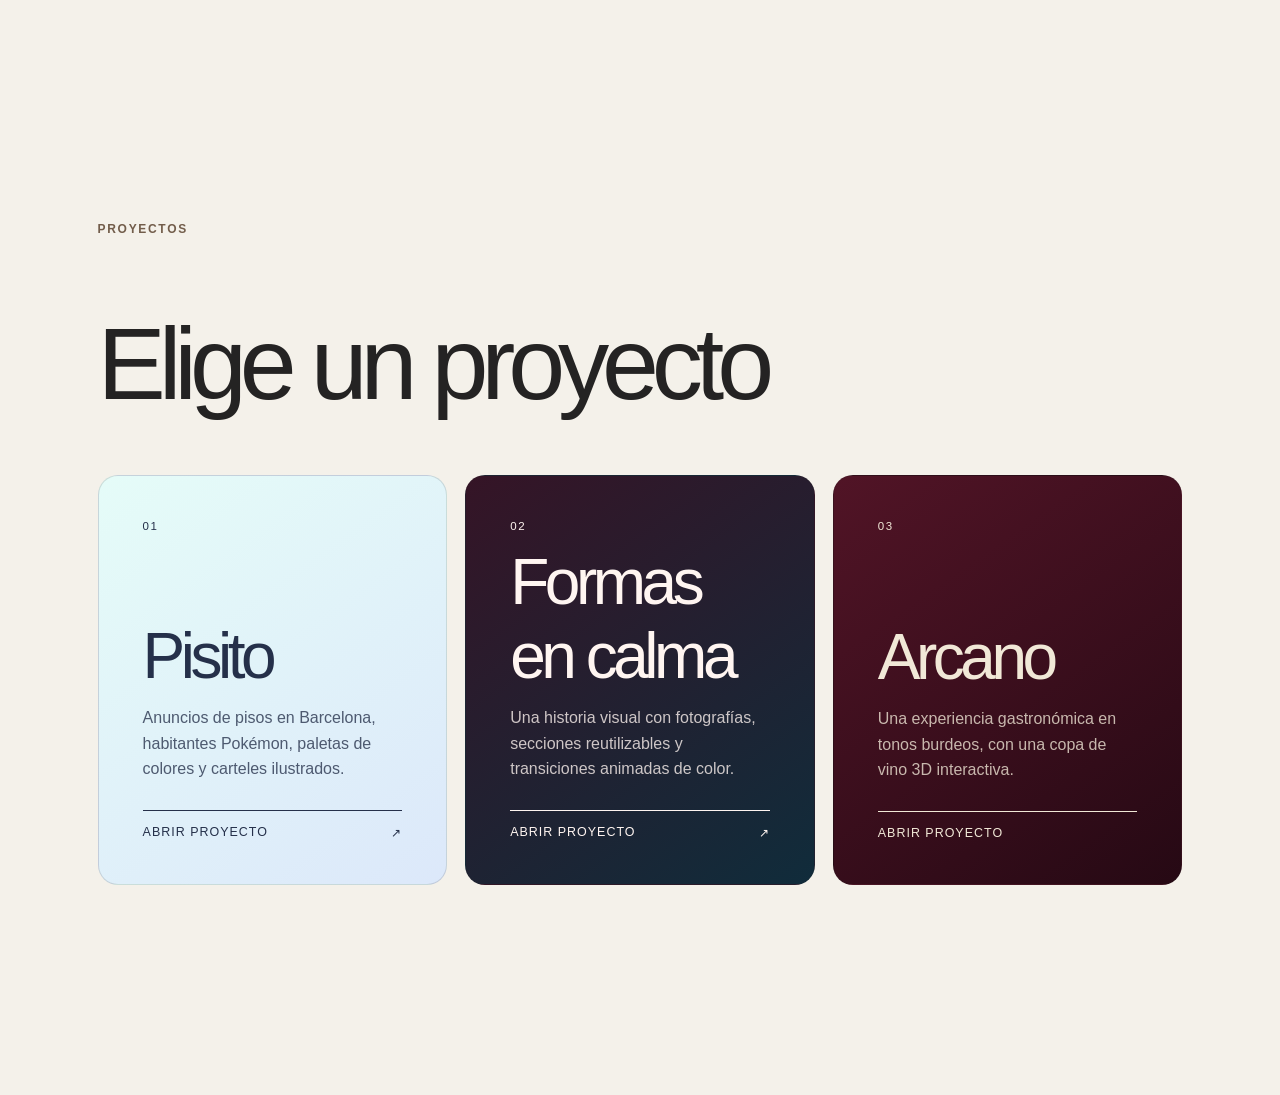
==== index.html @ bb910751 "Add Arcano restaurant concept with interactive Three.js wine glass" ====
<!doctype html>
<html lang="es">
  <head>
    <meta charset="UTF-8" />
    <meta name="viewport" content="width=device-width, initial-scale=1.0" />
    <meta name="theme-color" content="#f4f1ea" />
    <title>Proyectos</title>
    <link rel="stylesheet" href="shared/css/home.css" />
  </head>
  <body>
    <main class="project-index">
      <p class="eyebrow">Proyectos</p>
      <h1>Elige un proyecto</h1>
      <div class="project-list">
        <a class="project-card project-pisito" href="projects/pisito/index.html">
          <span class="project-number">01</span>
          <span class="project-name">Pisito</span>
          <span class="project-description">
            Anuncios de pisos en Barcelona, habitantes Pokémon, paletas de colores y carteles
            ilustrados.
          </span>
          <span class="project-link">Abrir proyecto <span aria-hidden="true">↗</span></span>
        </a>
        <a class="project-card project-still-forms" href="projects/still-forms/index.html">
          <span class="project-number">02</span>
          <span class="project-name">Formas en calma</span>
          <span class="project-description">
            Una historia visual con fotografías, secciones reutilizables y transiciones animadas
            de color.
          </span>
          <span class="project-link">Abrir proyecto <span aria-hidden="true">↗</span></span>
        </a>
        <a class="project-card project-arcano" href="projects/arcano/index.html">
          <span class="project-number">03</span>
          <span class="project-name">Arcano</span>
          <span class="project-description">Una experiencia gastronómica en tonos burdeos, con una copa de vino 3D interactiva.</span>
          <span class="project-link">Abrir proyecto</span>
        </a>
      </div>
    </main>
  </body>
</html>
---- shared/css/home.css ----
@import url("./reset.css");

:root {
  color-scheme: light;
  font-family: "Helvetica Neue", Helvetica, Arial, sans-serif;
  color: #242323;
  background: #f4f1ea;
  font-synthesis: none;
  text-rendering: optimizeLegibility;
}

body {
  display: grid;
  min-height: 100svh;
  padding: clamp(24px, 7vw, 100px);
  place-items: center;
}

.project-index {
  width: min(100%, 1100px);
}

.eyebrow {
  margin-bottom: 16px;
  color: #725d4b;
  font-size: 0.75rem;
  font-weight: 600;
  letter-spacing: 0.14em;
  text-transform: uppercase;
}

h1 {
  margin-bottom: clamp(28px, 5vw, 52px);
  font-size: clamp(2.8rem, 8vw, 6.5rem);
  font-weight: 400;
  letter-spacing: -0.07em;
}

.project-list {
  display: grid;
  grid-template-columns: repeat(auto-fit, minmax(min(100%, 290px), 1fr));
  gap: 18px;
}

.project-card {
  display: flex;
  min-height: 320px;
  padding: clamp(24px, 4vw, 44px);
  flex-direction: column;
  align-items: flex-start;
  border: 1px solid rgb(36 35 35 / 14%);
  border-radius: 20px;
  text-decoration: none;
  transition: transform 180ms ease, box-shadow 180ms ease;
}

.project-card:hover,
.project-card:focus-visible {
  transform: translateY(-5px);
  box-shadow: 0 18px 40px rgb(36 35 35 / 12%);
}

.project-card:focus-visible {
  outline: 3px solid #333;
  outline-offset: 4px;
}

.project-pisito {
  color: #25304a;
  background: linear-gradient(145deg, #e5fcf8, #dce8fa);
}

.project-still-forms {
  color: #fff5f1;
  background: linear-gradient(145deg, #351426, #102c3b);
}

.project-number {
  font-size: 0.72rem;
  letter-spacing: 0.14em;
}

.project-name {
  margin-top: auto;
  font-size: clamp(2.3rem, 5vw, 4.5rem);
  letter-spacing: -0.07em;
}

.project-description {
  max-width: 34rem;
  margin-top: 12px;
  line-height: 1.6;
  opacity: 0.78;
}

.project-link {
  display: flex;
  width: 100%;
  margin-top: 28px;
  padding-top: 14px;
  align-items: center;
  justify-content: space-between;
  border-top: 1px solid currentColor;
  font-size: 0.78rem;
  letter-spacing: 0.08em;
  text-transform: uppercase;
}

@media (max-width: 640px) {
  .project-list {
    grid-template-columns: 1fr;
  }

  .project-card {
    min-height: 260px;
  }
}

@media (prefers-reduced-motion: reduce) {
  *,
  *::before,
  *::after {
    transition-duration: 0.01ms !important;
  }
}

.project-arcano { color: #f1e8d7; background: linear-gradient(145deg, #511426, #260914); }
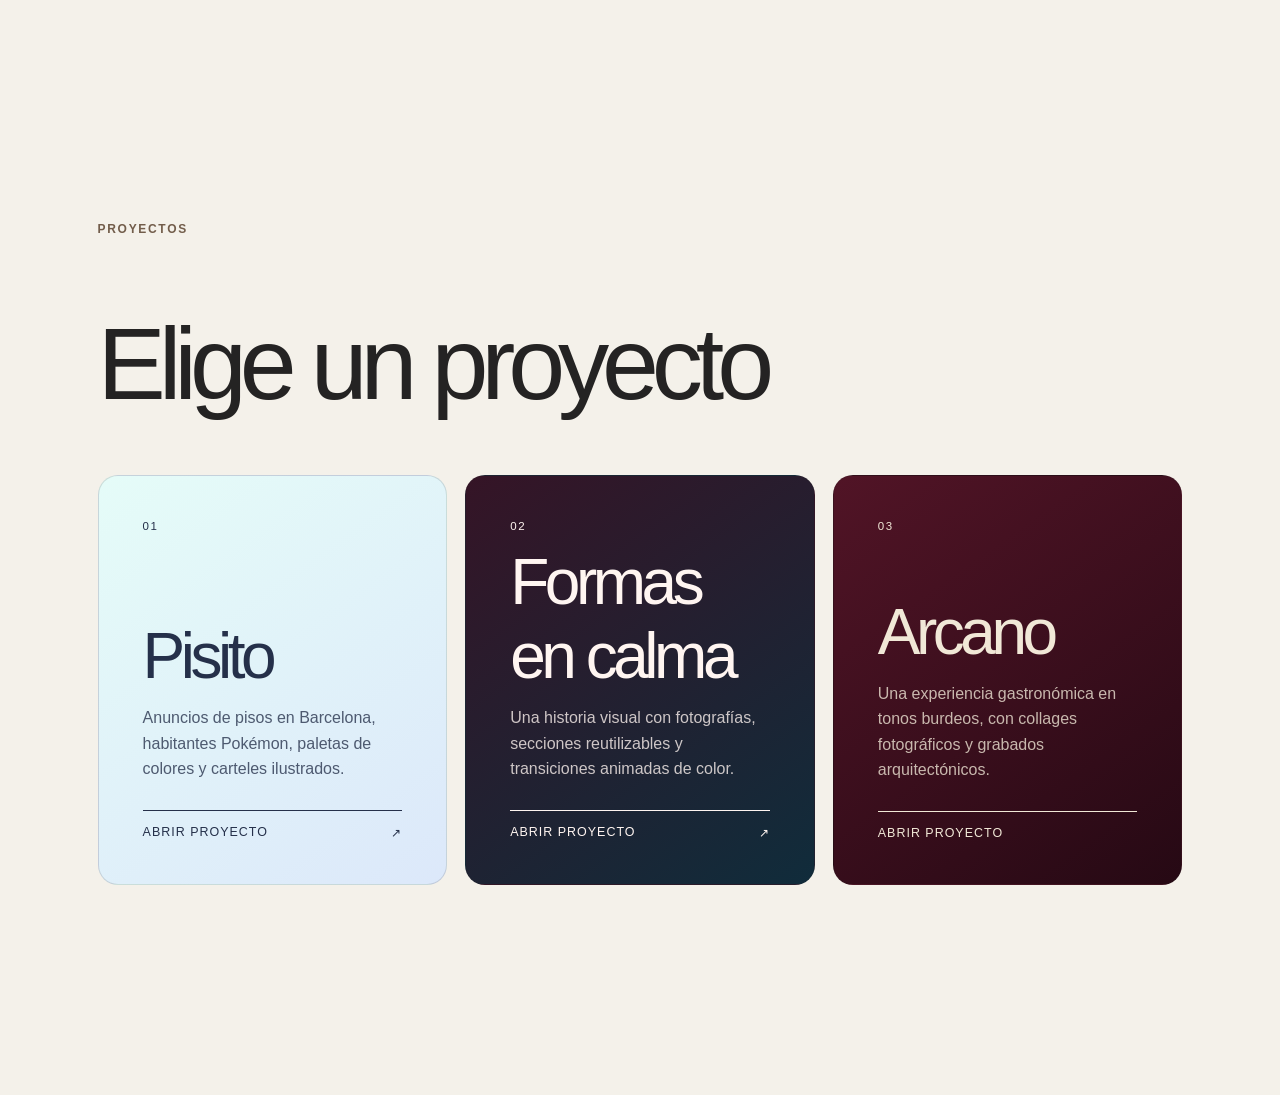
==== commit 7292198d: "Replace 3D glass with engraved architectural collage and wine seal" ====
--- a/index.html
+++ b/index.html
@@ -33,7 +33,7 @@
         <a class="project-card project-arcano" href="projects/arcano/index.html">
           <span class="project-number">03</span>
           <span class="project-name">Arcano</span>
-          <span class="project-description">Una experiencia gastronómica en tonos burdeos, con una copa de vino 3D interactiva.</span>
+          <span class="project-description">Una experiencia gastronómica en tonos burdeos, con collages fotográficos y grabados arquitectónicos.</span>
           <span class="project-link">Abrir proyecto</span>
         </a>
       </div>
